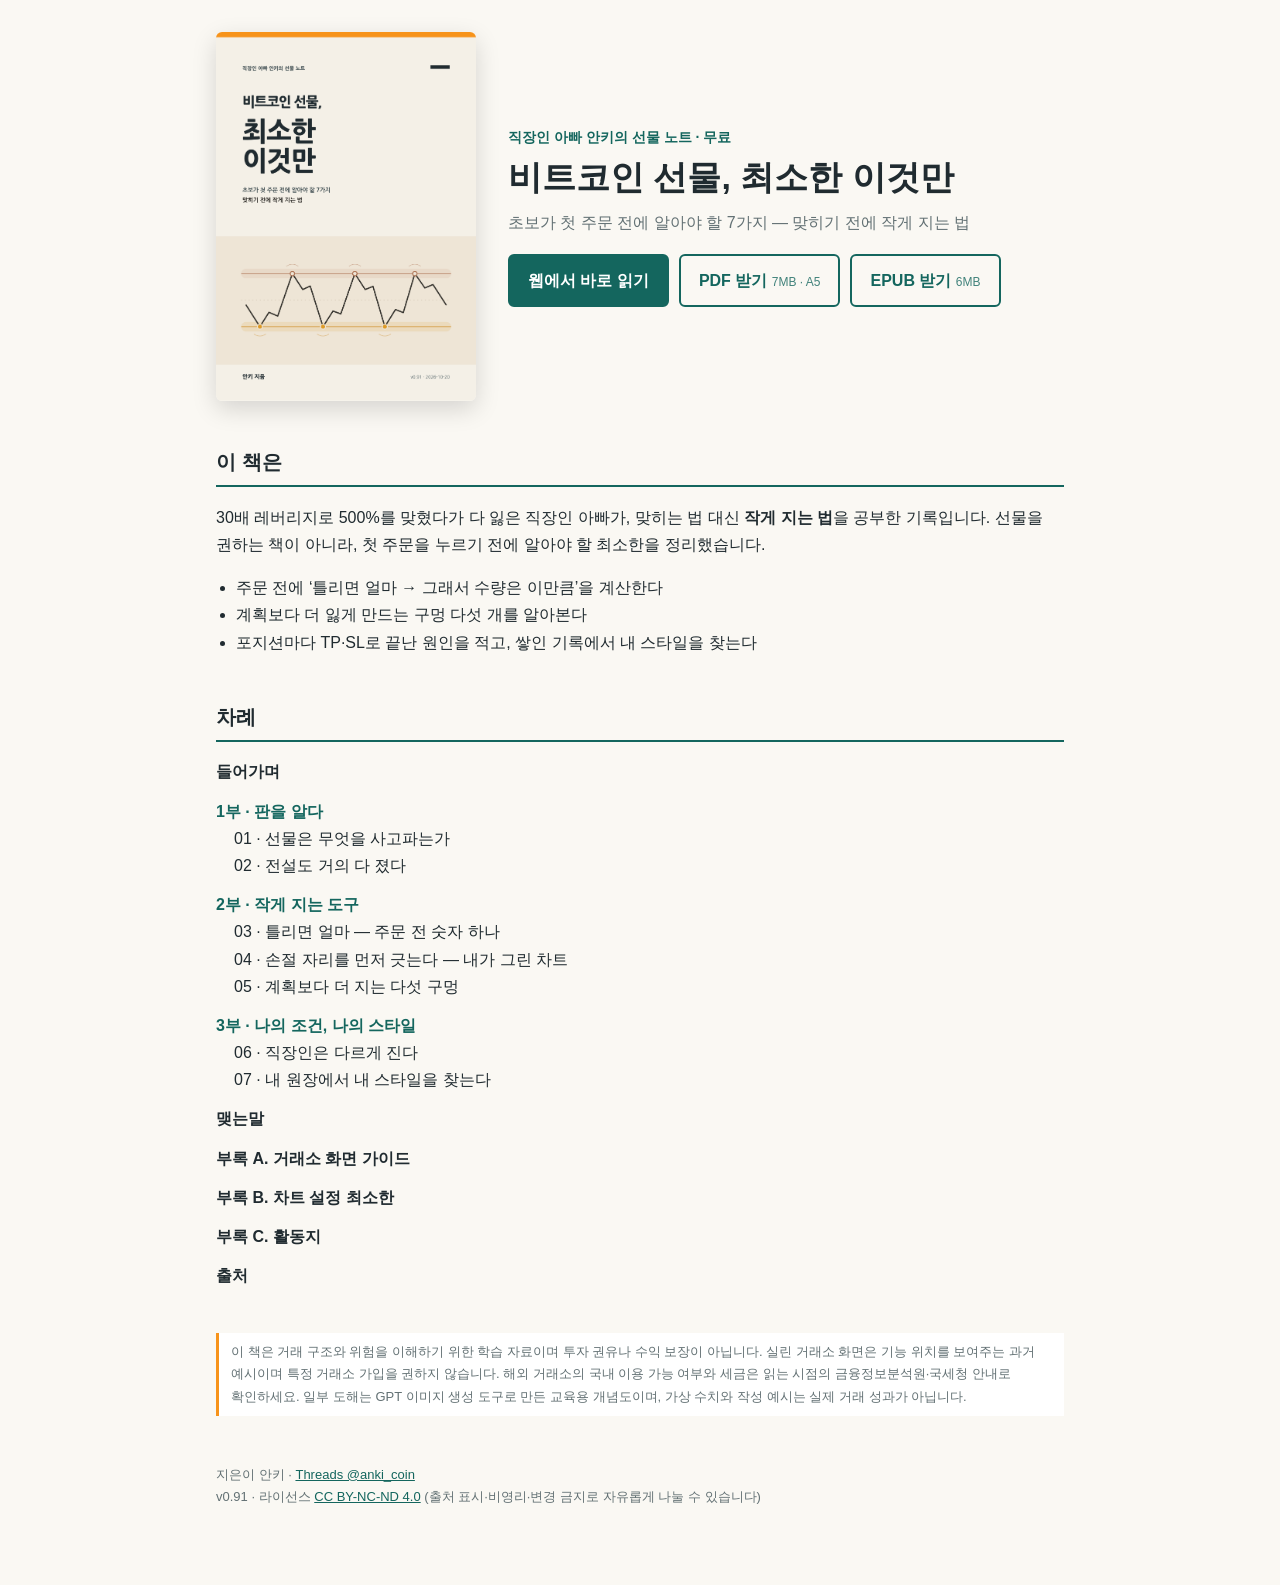
==== index.html @ 3c54997f "비트코인 선물, 최소한 이것만 v0.91 공개" ====
<!doctype html>
<html lang="ko">
<head>
<meta charset="utf-8">
<meta name="viewport" content="width=device-width, initial-scale=1">
<title>비트코인 선물, 최소한 이것만</title>
<meta name="description" content="초보가 첫 주문 전에 알아야 할 7가지 — 맞히기 전에 작게 지는 법. 직장인 아빠 안키가 크게 벌고 다 잃은 뒤 다시 배운 비트코인 선물 입문 노트(무료).">
<meta property="og:title" content="비트코인 선물, 최소한 이것만">
<meta property="og:description" content="초보가 첫 주문 전에 알아야 할 7가지 — 맞히기 전에 작게 지는 법">
<meta property="og:image" content="assets/cover.png">
<style>
:root { --ink:#202b30; --muted:#637174; --brand:#14665e; --accent:#f7931a; --paper:#faf8f3; --line:#d9d2c3; }
* { box-sizing: border-box; }
body { margin:0; background:var(--paper); color:var(--ink);
  font-family:"Nanum Gothic","Apple SD Gothic Neo","Noto Sans KR",sans-serif; line-height:1.7; word-break:keep-all; }
main { max-width:880px; margin:0 auto; padding:32px 16px 64px; }
.hero { display:grid; grid-template-columns:minmax(0,260px) 1fr; gap:32px; align-items:center; }
.hero img { width:100%; border-radius:6px; box-shadow:0 8px 24px rgba(0,0,0,.15); }
.kicker { color:var(--brand); font-weight:800; font-size:14px; }
h1 { font-size:34px; line-height:1.25; margin:6px 0 10px; }
.sub { color:var(--muted); margin:0 0 18px; }
.btns { display:flex; flex-wrap:wrap; gap:10px; }
.btn { display:inline-block; padding:11px 18px; border-radius:6px; text-decoration:none; font-weight:800; border:2px solid var(--brand); color:var(--brand); }
.btn.primary { background:var(--brand); color:#fff; }
.size { font-weight:400; font-size:12px; opacity:.8; }
section { margin-top:44px; }
h2 { font-size:20px; border-bottom:2px solid var(--brand); padding-bottom:6px; }
ul.promise { padding-left:20px; }
ul.toc { list-style:none; padding:0; }
ul.toc li.part { font-weight:800; color:var(--brand); margin-top:12px; }
ul.toc li.chapter { padding-left:18px; }
ul.toc li.plain { font-weight:700; margin-top:12px; }
.note { font-size:13px; color:var(--muted); border-left:3px solid var(--accent); padding:8px 12px; background:#fff; }
footer { margin-top:48px; font-size:13px; color:var(--muted); }
a { color:var(--brand); }
@media (max-width:640px) { .hero { grid-template-columns:1fr; } .hero img { max-width:240px; } h1 { font-size:28px; } }
</style>
</head>
<body>
<main>
<div class="hero">
  <img src="assets/cover.png" alt="비트코인 선물, 최소한 이것만 표지">
  <div>
    <div class="kicker">직장인 아빠 안키의 선물 노트 · 무료</div>
    <h1>비트코인 선물, 최소한 이것만</h1>
    <p class="sub">초보가 첫 주문 전에 알아야 할 7가지 — 맞히기 전에 작게 지는 법</p>
    <div class="btns">
      <a class="btn primary" href="read/">웹에서 바로 읽기</a>
      <a class="btn" href="https://github.com/anki-coin/btc-futures-minimum/releases/latest/download/btc-futures-minimum.pdf">PDF 받기 <span class="size">7MB · A5</span></a>
      <a class="btn" href="https://github.com/anki-coin/btc-futures-minimum/releases/latest/download/btc-futures-minimum.epub">EPUB 받기 <span class="size">6MB</span></a>
    </div>
  </div>
</div>

<section>
<h2>이 책은</h2>
<p>30배 레버리지로 500%를 맞혔다가 다 잃은 직장인 아빠가, 맞히는 법 대신 <strong>작게 지는 법</strong>을 공부한 기록입니다.
선물을 권하는 책이 아니라, 첫 주문을 누르기 전에 알아야 할 최소한을 정리했습니다.</p>
<ul class="promise">
<li>주문 전에 ‘틀리면 얼마 → 그래서 수량은 이만큼’을 계산한다</li>
<li>계획보다 더 잃게 만드는 구멍 다섯 개를 알아본다</li>
<li>포지션마다 TP·SL로 끝난 원인을 적고, 쌓인 기록에서 내 스타일을 찾는다</li>
</ul>
</section>

<section>
<h2>차례</h2>
<ul class="toc">
<li class="plain">들어가며</li>
<li class="part">1부 · 판을 알다</li>
<li class="chapter">01 · 선물은 무엇을 사고파는가</li>
<li class="chapter">02 · 전설도 거의 다 졌다</li>
<li class="part">2부 · 작게 지는 도구</li>
<li class="chapter">03 · 틀리면 얼마 — 주문 전 숫자 하나</li>
<li class="chapter">04 · 손절 자리를 먼저 긋는다 — 내가 그린 차트</li>
<li class="chapter">05 · 계획보다 더 지는 다섯 구멍</li>
<li class="part">3부 · 나의 조건, 나의 스타일</li>
<li class="chapter">06 · 직장인은 다르게 진다</li>
<li class="chapter">07 · 내 원장에서 내 스타일을 찾는다</li>
<li class="plain">맺는말</li>
<li class="plain">부록 A. 거래소 화면 가이드</li>
<li class="plain">부록 B. 차트 설정 최소한</li>
<li class="plain">부록 C. 활동지</li>
<li class="plain">출처</li>
</ul>
</section>

<section>
<p class="note">이 책은 거래 구조와 위험을 이해하기 위한 학습 자료이며 투자 권유나 수익 보장이 아닙니다.
실린 거래소 화면은 기능 위치를 보여주는 과거 예시이며 특정 거래소 가입을 권하지 않습니다. 해외 거래소의 국내 이용 가능 여부와 세금은
읽는 시점의 금융정보분석원·국세청 안내로 확인하세요. 일부 도해는 GPT 이미지 생성 도구로 만든 교육용 개념도이며, 가상 수치와 작성 예시는 실제 거래 성과가 아닙니다.</p>
</section>

<footer>
<p>지은이 안키 · <a href="https://www.threads.com/@anki_coin">Threads @anki_coin</a><br>
v0.91 · 라이선스 <a href="LICENSE.md">CC BY-NC-ND 4.0</a> (출처 표시·비영리·변경 금지로 자유롭게 나눌 수 있습니다)</p>
</footer>
</main>
</body>
</html>
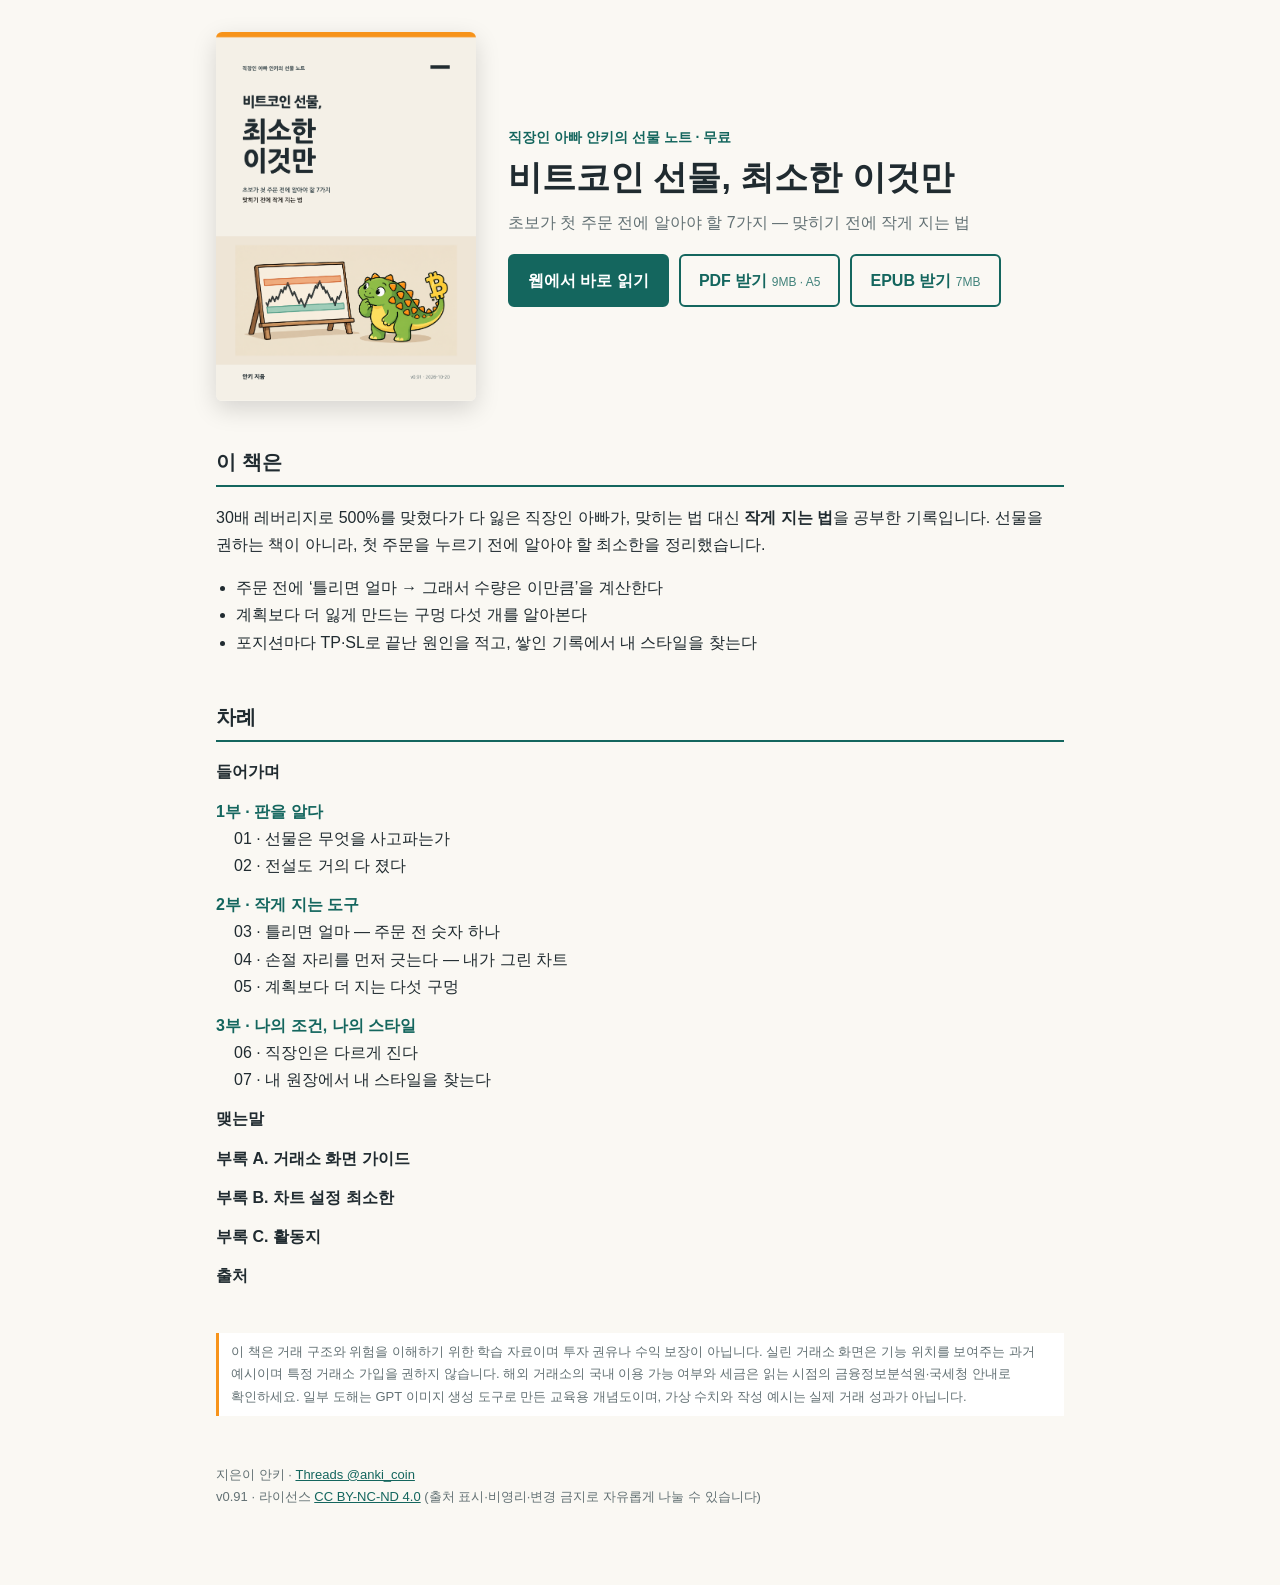
==== commit 2714a102: "v0.91 갱신: 새 도해·부 표지 그림·표지 반영" ====
--- a/index.html
+++ b/index.html
@@ -46,8 +46,8 @@
     <p class="sub">초보가 첫 주문 전에 알아야 할 7가지 — 맞히기 전에 작게 지는 법</p>
     <div class="btns">
       <a class="btn primary" href="read/">웹에서 바로 읽기</a>
-      <a class="btn" href="https://github.com/anki-coin/btc-futures-minimum/releases/latest/download/btc-futures-minimum.pdf">PDF 받기 <span class="size">7MB · A5</span></a>
-      <a class="btn" href="https://github.com/anki-coin/btc-futures-minimum/releases/latest/download/btc-futures-minimum.epub">EPUB 받기 <span class="size">6MB</span></a>
+      <a class="btn" href="https://github.com/anki-coin/btc-futures-minimum/releases/latest/download/btc-futures-minimum.pdf">PDF 받기 <span class="size">9MB · A5</span></a>
+      <a class="btn" href="https://github.com/anki-coin/btc-futures-minimum/releases/latest/download/btc-futures-minimum.epub">EPUB 받기 <span class="size">7MB</span></a>
     </div>
   </div>
 </div>
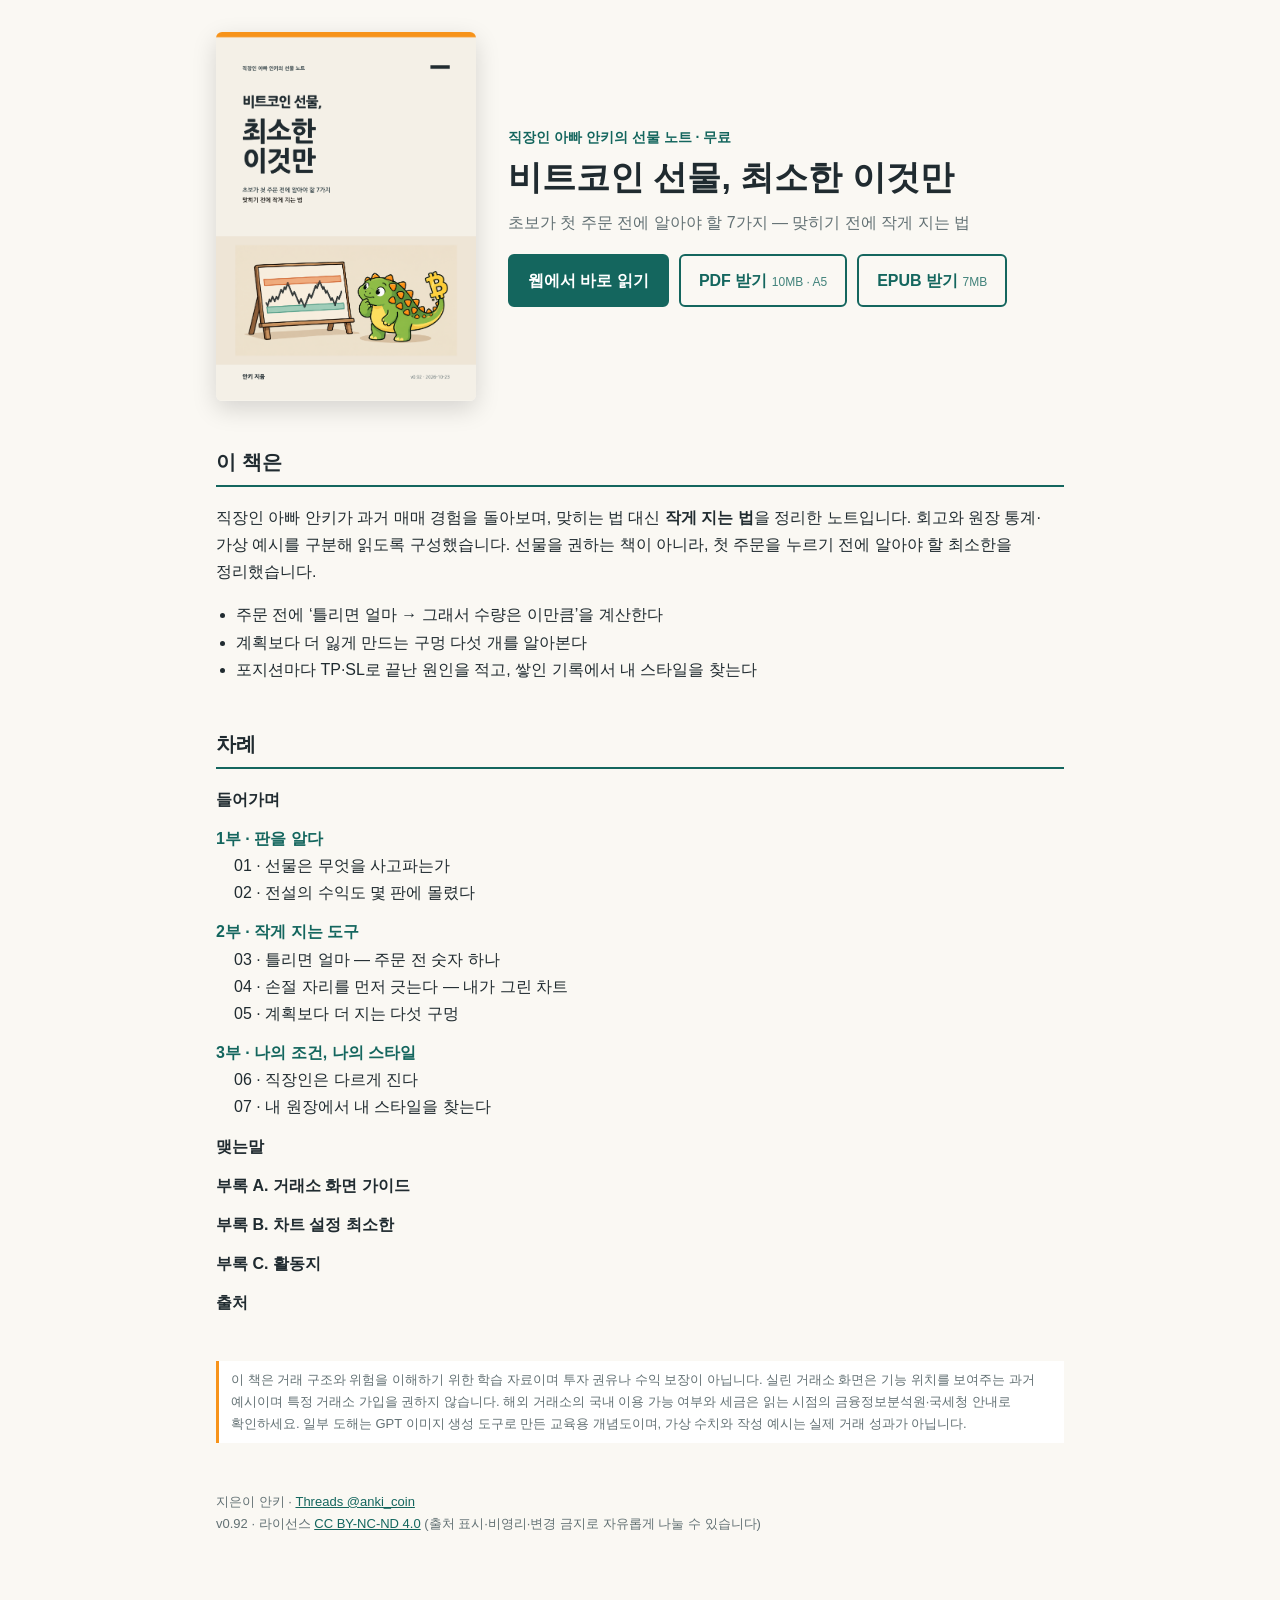
==== commit 1f3137dc: "v0.92 개정: 통계 해석·손절 설명·가상 활동지 보완" ====
--- a/index.html
+++ b/index.html
@@ -46,7 +46,7 @@
     <p class="sub">초보가 첫 주문 전에 알아야 할 7가지 — 맞히기 전에 작게 지는 법</p>
     <div class="btns">
       <a class="btn primary" href="read/">웹에서 바로 읽기</a>
-      <a class="btn" href="https://github.com/anki-coin/btc-futures-minimum/releases/latest/download/btc-futures-minimum.pdf">PDF 받기 <span class="size">9MB · A5</span></a>
+      <a class="btn" href="https://github.com/anki-coin/btc-futures-minimum/releases/latest/download/btc-futures-minimum.pdf">PDF 받기 <span class="size">10MB · A5</span></a>
       <a class="btn" href="https://github.com/anki-coin/btc-futures-minimum/releases/latest/download/btc-futures-minimum.epub">EPUB 받기 <span class="size">7MB</span></a>
     </div>
   </div>
@@ -54,7 +54,7 @@
 
 <section>
 <h2>이 책은</h2>
-<p>30배 레버리지로 500%를 맞혔다가 다 잃은 직장인 아빠가, 맞히는 법 대신 <strong>작게 지는 법</strong>을 공부한 기록입니다.
+<p>직장인 아빠 안키가 과거 매매 경험을 돌아보며, 맞히는 법 대신 <strong>작게 지는 법</strong>을 정리한 노트입니다. 회고와 원장 통계·가상 예시를 구분해 읽도록 구성했습니다.
 선물을 권하는 책이 아니라, 첫 주문을 누르기 전에 알아야 할 최소한을 정리했습니다.</p>
 <ul class="promise">
 <li>주문 전에 ‘틀리면 얼마 → 그래서 수량은 이만큼’을 계산한다</li>
@@ -69,7 +69,7 @@
 <li class="plain">들어가며</li>
 <li class="part">1부 · 판을 알다</li>
 <li class="chapter">01 · 선물은 무엇을 사고파는가</li>
-<li class="chapter">02 · 전설도 거의 다 졌다</li>
+<li class="chapter">02 · 전설의 수익도 몇 판에 몰렸다</li>
 <li class="part">2부 · 작게 지는 도구</li>
 <li class="chapter">03 · 틀리면 얼마 — 주문 전 숫자 하나</li>
 <li class="chapter">04 · 손절 자리를 먼저 긋는다 — 내가 그린 차트</li>
@@ -93,7 +93,7 @@
 
 <footer>
 <p>지은이 안키 · <a href="https://www.threads.com/@anki_coin">Threads @anki_coin</a><br>
-v0.91 · 라이선스 <a href="LICENSE.md">CC BY-NC-ND 4.0</a> (출처 표시·비영리·변경 금지로 자유롭게 나눌 수 있습니다)</p>
+v0.92 · 라이선스 <a href="LICENSE.md">CC BY-NC-ND 4.0</a> (출처 표시·비영리·변경 금지로 자유롭게 나눌 수 있습니다)</p>
 </footer>
 </main>
 </body>
